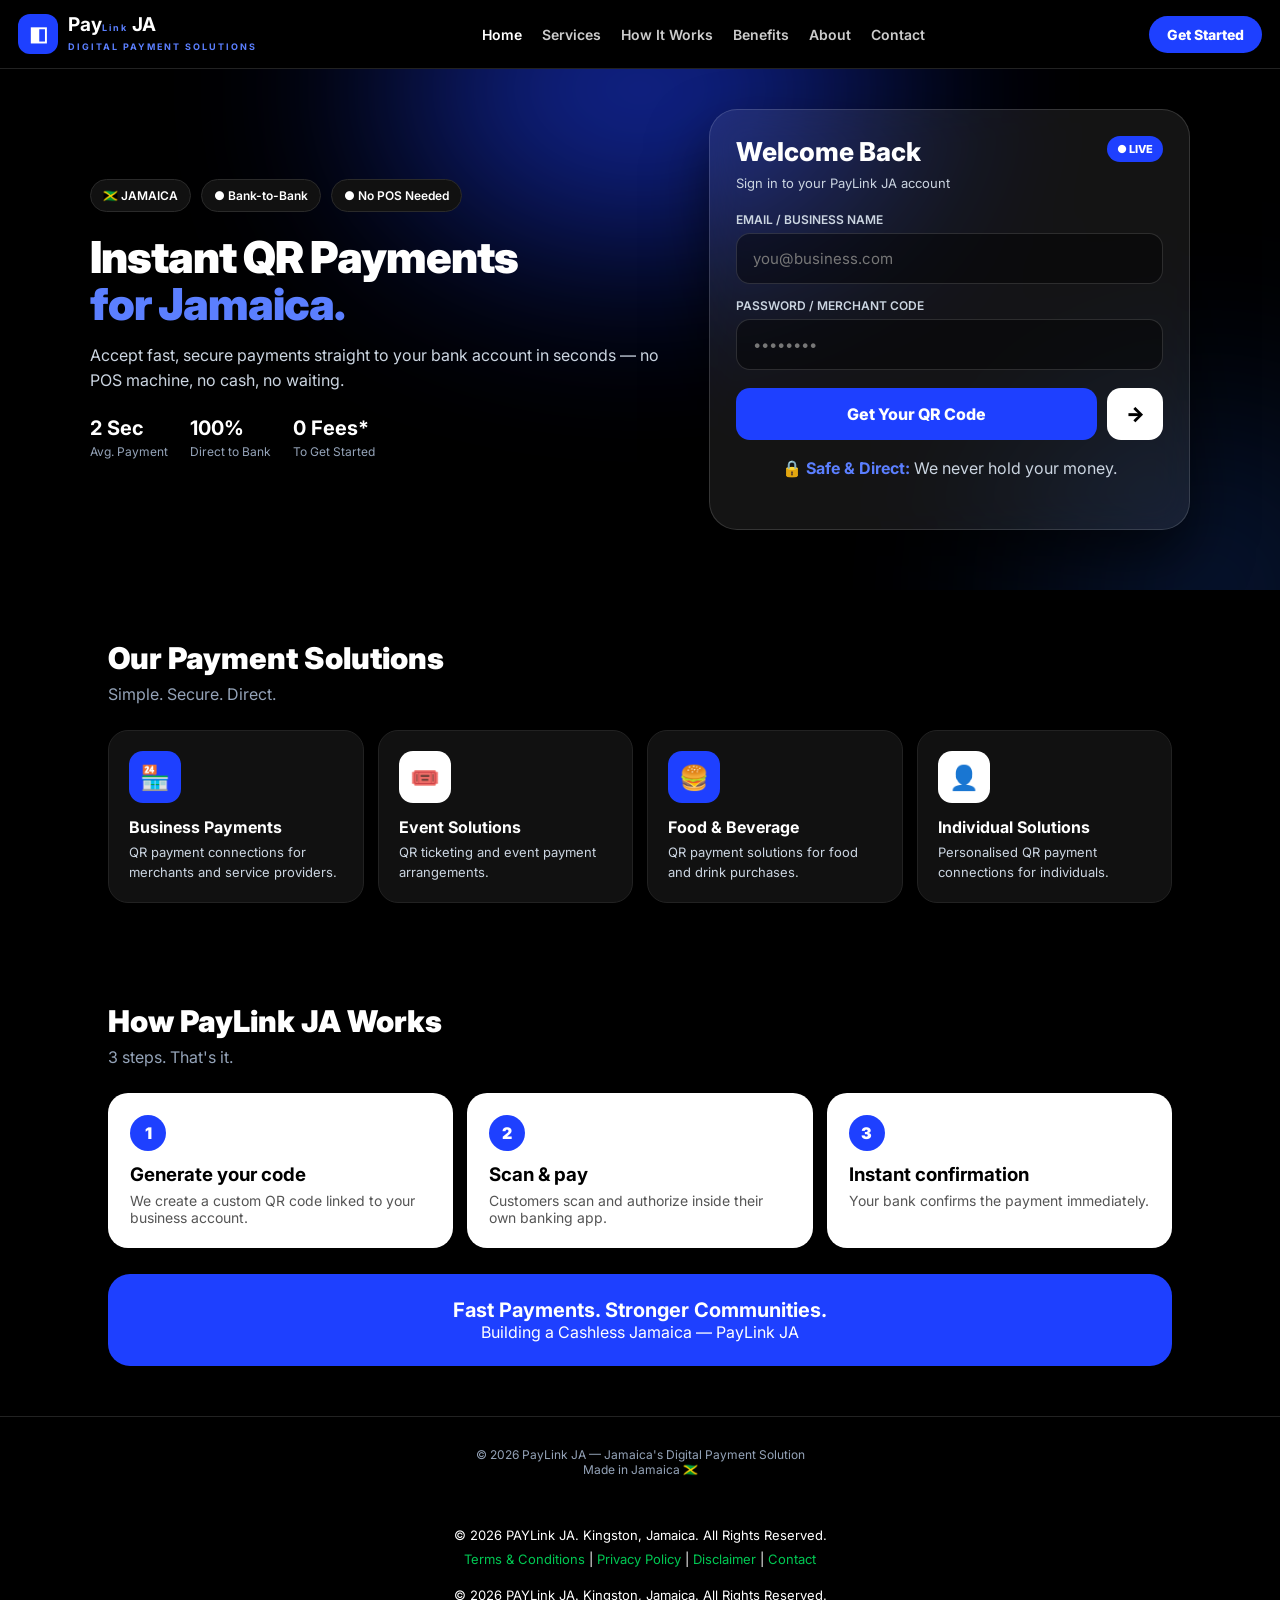
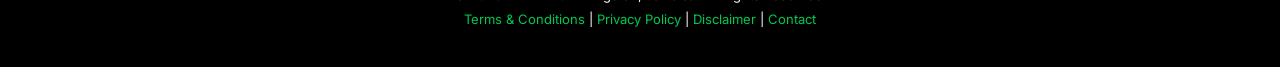
==== index.html @ 2433edfc "Add footer with copyright and navigation links Added a footer section with copyright and links." ====
<!DOCTYPE html>
<html lang="en">
<head>
<meta charset="UTF-8" />
<meta name="viewport" content="width=device-width, initial-scale=1.0" />
<title>PayLink JA | Instant Bank-to-Bank QR Payments for Jamaica</title>
<link href="https://fonts.googleapis.com/css2?family=Inter:wght@400;600;700;800;900&display=swap" rel="stylesheet">
<style>
* { margin:0; padding:0; box-sizing:border-box; font-family:'Inter',sans-serif; }
body { background:#000; color:#fff; }

/* NAV */
.navbar { background:#000; padding:14px 18px; display:flex; align-items:center; justify-content:space-between; position:sticky; top:0; z-index:100; border-bottom:1px solid #222; }
.logo { display:flex; align-items:center; gap:10px; text-decoration:none; }
.logo-box { width:40px; height:40px; background:#1E40FF; border-radius:12px; display:flex; align-items:center; justify-content:center; font-size:20px; font-weight:900; color:#fff; }
.logo-text b { font-size:19px; color:#fff; display:block; line-height:1; }
.logo-text span { font-size:9px; letter-spacing:2px; color:#5B7FFF; font-weight:700; }
.nav-links { display:flex; gap:20px; }
.nav-links a { color:#ccc; text-decoration:none; font-size:14px; font-weight:600; }
.nav-links a.active { color:#fff; }
.btn-nav { background:#1E40FF; color:#fff; padding:10px 18px; border-radius:999px; font-weight:800; font-size:14px; text-decoration:none; }
.menu-btn { display:none; background:none; border:1px solid #333; color:#fff; font-size:22px; padding:4px 12px; border-radius:8px; }

/* HERO - BLUE GLOW LIKE YOUR PICTURE */
.hero { position:relative; padding:40px 18px 60px; overflow:hidden; background:#000; }
.glow-top { position:absolute; top:-120px; left:50%; transform:translateX(-50%); width:500px; height:280px; background:#1E40FF; filter:blur(110px); opacity:0.65; border-radius:50%; pointer-events:none; }
.glow-bottom { position:absolute; bottom:-150px; right:-80px; width:300px; height:300px; background:#2563EB; filter:blur(130px); opacity:0.35; border-radius:50%; pointer-events:none; }
.hero-inner { position:relative; max-width:1100px; margin:0 auto; display:grid; grid-template-columns:1.1fr 0.9fr; gap:30px; align-items:center; }
.hero h1 { font-size:44px; line-height:1.05; font-weight:900; letter-spacing:-1px; color:#fff; }
.hero h1 em { color:#5B7FFF; font-style:normal; }
.hero p { color:#CBD5E1; margin:16px 0 22px; font-size:16px; line-height:1.6; }
.pills { display:flex; gap:10px; flex-wrap:wrap; margin-bottom:22px; }
.pill { background:#111; border:1px solid #2A2A2A; padding:8px 12px; border-radius:999px; font-size:12px; font-weight:600; color:#fff; }
.stats { display:flex; gap:22px; }
.stat b { font-size:20px; display:block; color:#fff; }
.stat span { font-size:12px; color:#94A3B8; }

/* GLASS CARD - EXACTLY LIKE YOUR SCREENSHOT */
.glass { background:rgba(255,255,255,0.08); backdrop-filter:blur(20px); -webkit-backdrop-filter:blur(20px); border:1px solid rgba(255,255,255,0.14); border-radius:28px; padding:26px; box-shadow:0 30px 60px rgba(0,0,0,0.6); }
.glass-top { display:flex; justify-content:space-between; align-items:flex-start; margin-bottom:18px; }
.glass-top h2 { font-size:26px; font-weight:800; color:#fff; }
.glass-top p { font-size:13px; color:#CBD5E1; margin:6px 0 0; }
.live { background:#1E40FF; color:#fff; font-size:11px; font-weight:800; padding:6px 10px; border-radius:999px; }
label { font-size:12px; color:#CBD5E1; font-weight:600; display:block; margin:14px 0 6px; }
.input { width:100%; background:rgba(0,0,0,0.45); border:1px solid rgba(255,255,255,0.14); color:#fff; padding:15px 16px; border-radius:14px; font-size:15px; outline:none; }
.input:focus { border-color:#1E40FF; }
.input::placeholder { color:#777; }
.row { display:flex; gap:10px; margin-top:18px; }
.btn-blue { flex:1; background:#1E40FF; color:#fff; border:none; padding:16px; border-radius:14px; font-weight:800; font-size:16px; cursor:pointer; }
.btn-arrow { width:56px; background:#fff; color:#000; border:none; border-radius:14px; font-size:20px; font-weight:900; cursor:pointer; }
.secure { text-align:center; font-size:12px; color:#94A3B8; margin-top:14px; }
.secure b { color:#5B7FFF; }

/* SECTIONS */
.section { padding:50px 18px; max-width:1100px; margin:0 auto; }
.section h2 { font-size:30px; font-weight:900; margin-bottom:8px; color:#fff; }
.section-sub { color:#94A3B8; margin-bottom:26px; }
.grid4 { display:grid; grid-template-columns:repeat(4,1fr); gap:14px; }
.card { background:#111; border:1px solid #222; border-radius:20px; padding:20px; }
.card-icon { width:52px; height:52px; border-radius:14px; background:#1E40FF; display:flex; align-items:center; justify-content:center; font-size:24px; margin-bottom:14px; color:#fff; }
.card-icon.white { background:#fff; color:#000; }
.card h3 { font-size:16px; margin-bottom:6px; color:#fff; }
.card p { font-size:13px; color:#CBD5E1; line-height:1.5; }
.steps { display:grid; grid-template-columns:1fr 1fr 1fr; gap:14px; }
.step { background:#fff; color:#000; border-radius:20px; padding:22px; }
.step-num { width:36px; height:36px; background:#1E40FF; color:#fff; border-radius:50%; display:flex; align-items:center; justify-content:center; font-weight:900; margin-bottom:12px; }
.step p { color:#555; font-size:14px; margin-top:6px; }
.banner { background:#1E40FF; color:#fff; border-radius:22px; padding:24px; text-align:center; margin-top:26px; }
.banner b { font-size:20px; color:#fff; }
.footer { text-align:center; padding:30px 18px; color:#94A3B8; font-size:12px; border-top:1px solid #222; }

/* MOBILE */
@media(max-width:768px){
  .nav-links, .btn-nav { display:none; }
  .nav-links.show { display:flex; flex-direction:column; position:absolute; top:68px; left:0; right:0; background:#000; padding:20px; border-bottom:1px solid #222; }
  .nav-links.show a { padding:12px 0; border-bottom:1px solid #111; font-size:16px; color:#fff; }
  .menu-btn { display:block; }
  .hero-inner { grid-template-columns:1fr; }
  .hero h1 { font-size:34px; }
  .grid4, .steps { grid-template-columns:1fr; }
  .stats { flex-wrap:wrap; }
}
</style>
</head>
<body>

<header class="navbar">
  <a href="index.html" class="logo">
    <div class="logo-box">◧</div>
    <div class="logo-text"><b>Pay<span style="color:#5B7FFF;">Link</span> JA</b><span>DIGITAL PAYMENT SOLUTIONS</span></div>
  </a>
  <nav class="nav-links" id="navLinks">
    <a href="index.html" class="active">Home</a>
    <a href="services.html">Services</a>
    <a href="how-it-works.html">How It Works</a>
    <a href="benefits.html">Benefits</a>
    <a href="about.html">About</a>
    <a href="contact.html">Contact</a>
  </nav>
  <a href="contact.html" class="btn-nav">Get Started</a>
  <button class="menu-btn" onclick="toggleMenu()">☰</button>
</header>

<section class="hero">
  <div class="glow-top"></div>
  <div class="glow-bottom"></div>
  <div class="hero-inner">
    <div>
      <div class="pills"><span class="pill">🇯🇲 JAMAICA</span><span class="pill">● Bank-to-Bank</span><span class="pill">● No POS Needed</span></div>
      <h1>Instant QR Payments<br><em>for Jamaica.</em></h1>
      <p>Accept fast, secure payments straight to your bank account in seconds — no POS machine, no cash, no waiting.</p>
      <div class="stats">
        <div class="stat"><b>2 Sec</b><span>Avg. Payment</span></div>
        <div class="stat"><b>100%</b><span>Direct to Bank</span></div>
        <div class="stat"><b>0 Fees*</b><span>To Get Started</span></div>
      </div>
    </div>

    <div class="glass">
      <div class="glass-top">
        <div><h2>Welcome Back</h2><p>Sign in to your PayLink JA account</p></div>
        <span class="live">● LIVE</span>
      </div>
      <label>EMAIL / BUSINESS NAME</label>
      <input class="input" placeholder="you@business.com" />
      <label>PASSWORD / MERCHANT CODE</label>
      <input class="input" type="password" placeholder="••••••••" />
      <div class="row">
        <button class="btn-blue" onclick="window.location.href='contact.html'">Get Your QR Code</button>
        <button class="btn-arrow" onclick="window.location.href='how-it-works.html'">→</button>
      </div>
      <p class="secure">🔒 <b>Safe & Direct:</b> We never hold your money.</p>
    </div>
  </div>
</section>

<section class="section">
  <h2>Our Payment Solutions</h2>
  <p class="section-sub">Simple. Secure. Direct.</p>
  <div class="grid4">
    <div class="card"><div class="card-icon">🏪</div><h3>Business Payments</h3><p>QR payment connections for merchants and service providers.</p></div>
    <div class="card"><div class="card-icon white">🎟️</div><h3>Event Solutions</h3><p>QR ticketing and event payment arrangements.</p></div>
    <div class="card"><div class="card-icon">🍔</div><h3>Food & Beverage</h3><p>QR payment solutions for food and drink purchases.</p></div>
    <div class="card"><div class="card-icon white">👤</div><h3>Individual Solutions</h3><p>Personalised QR payment connections for individuals.</p></div>
  </div>
</section>

<section class="section">
  <h2>How PayLink JA Works</h2>
  <p class="section-sub">3 steps. That's it.</p>
  <div class="steps">
    <div class="step"><div class="step-num">1</div><h3>Generate your code</h3><p>We create a custom QR code linked to your business account.</p></div>
    <div class="step"><div class="step-num">2</div><h3>Scan & pay</h3><p>Customers scan and authorize inside their own banking app.</p></div>
    <div class="step"><div class="step-num">3</div><h3>Instant confirmation</h3><p>Your bank confirms the payment immediately.</p></div>
  </div>
  <div class="banner"><b>Fast Payments. Stronger Communities.</b><br>Building a Cashless Jamaica — PayLink JA</div>
</section>

<div class="footer">© 2026 PayLink JA — Jamaica's Digital Payment Solution<br>Made in Jamaica 🇯🇲</div>

<script>
function toggleMenu(){ document.getElementById('navLinks').classList.toggle('show'); }
</script>
  <!-- PAYLink JA Footer -->
<footer style="background:#000000; color:#FFFFFF; padding:20px; text-align:center; font-family:Arial, sans-serif; font-size:13px;">
  <p style="margin:0 0 8px 0;">© 2026 PAYLink JA. Kingston, Jamaica. All Rights Reserved.</p>
  <p style="margin:0;">
    <a href="terms.html" style="color:#00C853; text-decoration:none;">Terms & Conditions</a> |
    <a href="privacy.html" style="color:#00C853; text-decoration:none;">Privacy Policy</a> |
    <a href="disclaimer.html" style="color:#00C853; text-decoration:none;">Disclaimer</a> |
    <a href="contact.html" style="color:#00C853; text-decoration:none;">Contact</a>
  </p>
<!-- PAYLink JA Footer -->
<footer style="background:#000000; color:#FFFFFF; padding:20px; text-align:center; font-family:Arial, sans-serif; font-size:13px;">
  <p style="margin:0 0 8px 0;">© 2026 PAYLink JA. Kingston, Jamaica. All Rights Reserved.</p>
  <p style="margin:0;">
    <a href="terms.html" style="color:#00C853; text-decoration:none;">Terms & Conditions</a> |
    <a href="privacy.html" style="color:#00C853; text-decoration:none;">Privacy Policy</a> |
    <a href="disclaimer.html" style="color:#00C853; text-decoration:none;">Disclaimer</a> |
    <a href="contact.html" style="color:#00C853; text-decoration:none;">Contact</a>
  </p>
</footer>
</body>
</html>
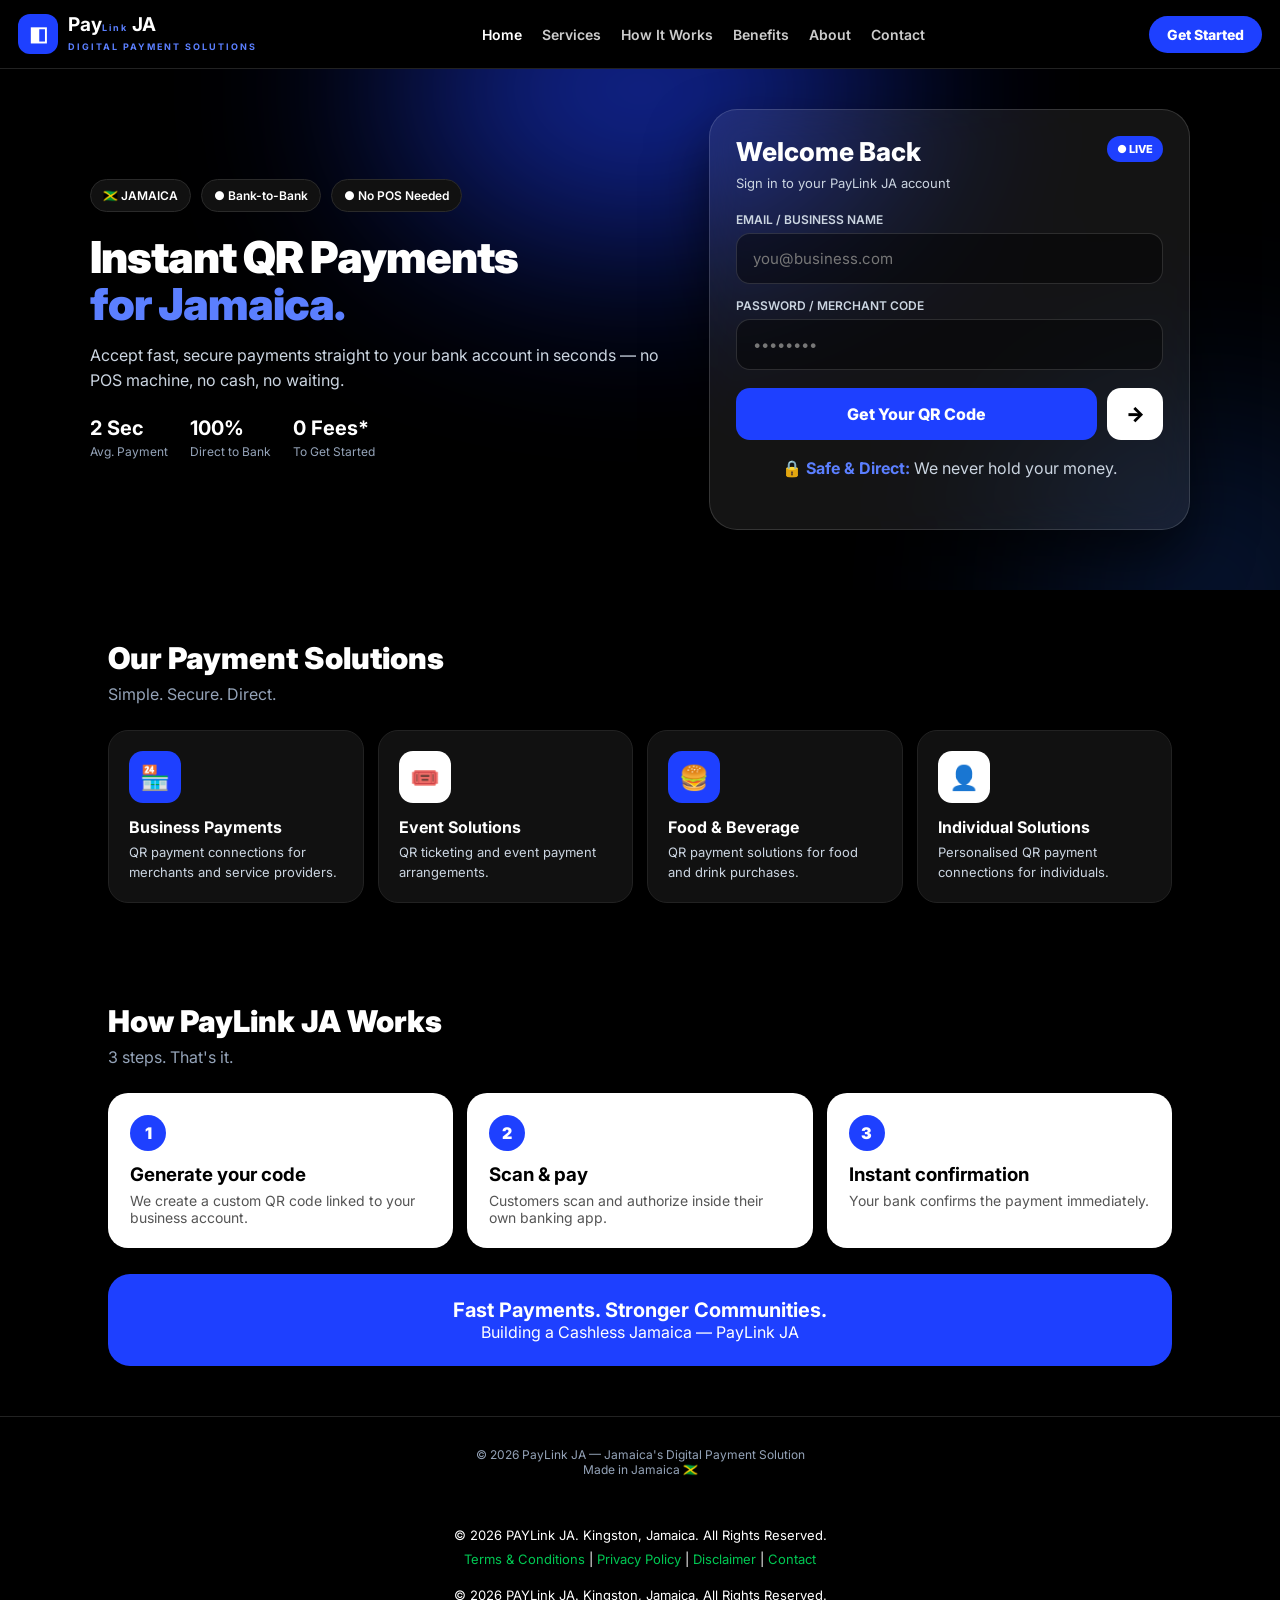
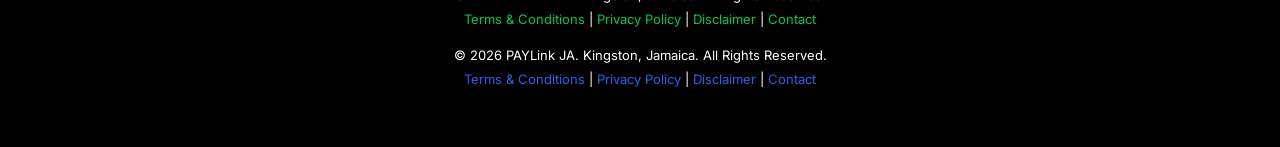
==== commit d6c6b132: "Add footer with copyright and links to terms and privacy" ====
--- a/index.html
+++ b/index.html
@@ -179,6 +179,14 @@
     <a href="disclaimer.html" style="color:#00C853; text-decoration:none;">Disclaimer</a> |
     <a href="contact.html" style="color:#00C853; text-decoration:none;">Contact</a>
   </p>
+<footer style="background:#000000; color:#FFFFFF; padding:20px; text-align:center; font-family:Arial, sans-serif; font-size:13px;">
+  <p style="margin:0 0 8px 0;">© 2026 PAYLink JA. Kingston, Jamaica. All Rights Reserved.</p>
+  <p style="margin:0;">
+    <a href="terms.html" style="color:#2563EB; text-decoration:none;">Terms & Conditions</a> |
+    <a href="privacy.html" style="color:#2563EB; text-decoration:none;">Privacy Policy</a> |
+    <a href="disclaimer.html" style="color:#2563EB; text-decoration:none;">Disclaimer</a> |
+    <a href="contact.html" style="color:#2563EB; text-decoration:none;">Contact</a>
+  </p>
 </footer>
 </body>
 </html>
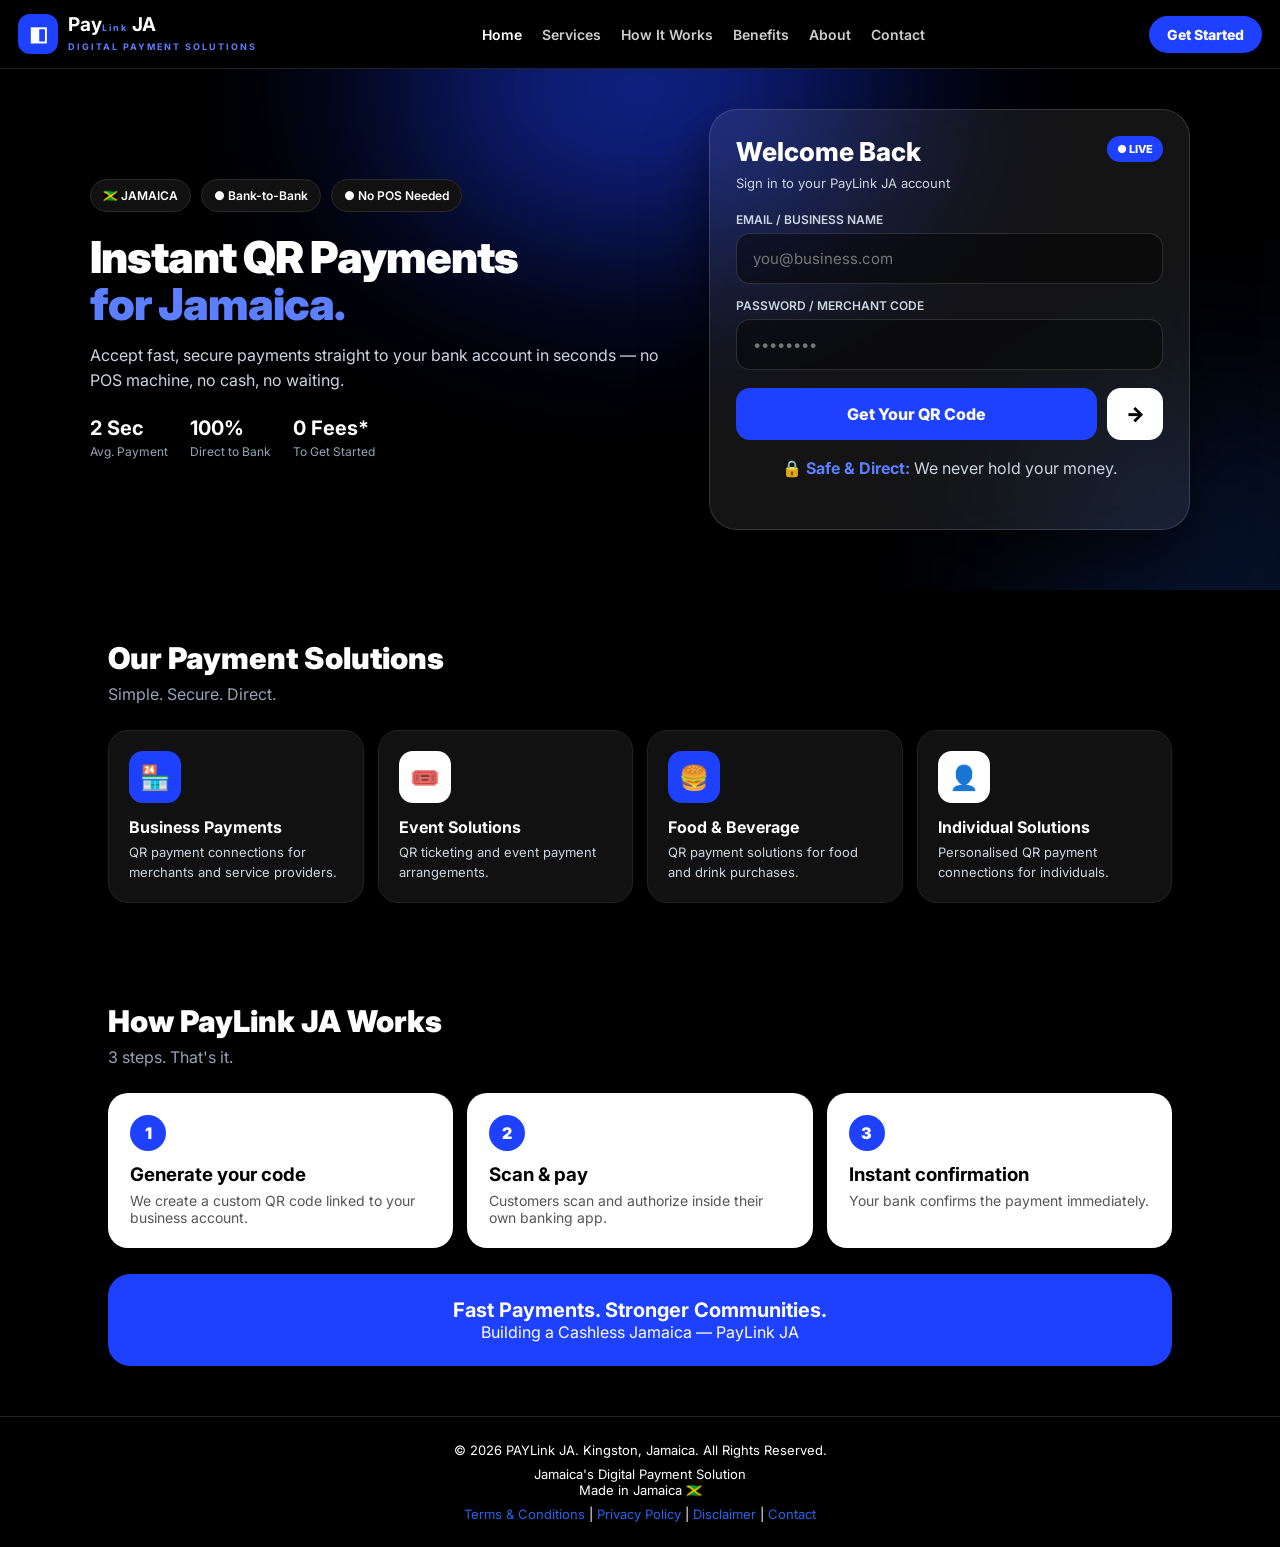
==== commit f6d377eb: "Refactor footer and script in index.html" ====
--- a/index.html
+++ b/index.html
@@ -156,31 +156,10 @@
   <div class="banner"><b>Fast Payments. Stronger Communities.</b><br>Building a Cashless Jamaica — PayLink JA</div>
 </section>
 
-<div class="footer">© 2026 PayLink JA — Jamaica's Digital Payment Solution<br>Made in Jamaica 🇯🇲</div>
-
-<script>
-function toggleMenu(){ document.getElementById('navLinks').classList.toggle('show'); }
-</script>
-  <!-- PAYLink JA Footer -->
-<footer style="background:#000000; color:#FFFFFF; padding:20px; text-align:center; font-family:Arial, sans-serif; font-size:13px;">
+<!-- PAYLink JA Footer - SINGLE FOOTER - FIXED -->
+<footer style="background:#000000; color:#FFFFFF; padding:25px 18px; text-align:center; font-family:Arial, sans-serif; font-size:13px; border-top:1px solid #222;">
   <p style="margin:0 0 8px 0;">© 2026 PAYLink JA. Kingston, Jamaica. All Rights Reserved.</p>
-  <p style="margin:0;">
-    <a href="terms.html" style="color:#00C853; text-decoration:none;">Terms & Conditions</a> |
-    <a href="privacy.html" style="color:#00C853; text-decoration:none;">Privacy Policy</a> |
-    <a href="disclaimer.html" style="color:#00C853; text-decoration:none;">Disclaimer</a> |
-    <a href="contact.html" style="color:#00C853; text-decoration:none;">Contact</a>
-  </p>
-<!-- PAYLink JA Footer -->
-<footer style="background:#000000; color:#FFFFFF; padding:20px; text-align:center; font-family:Arial, sans-serif; font-size:13px;">
-  <p style="margin:0 0 8px 0;">© 2026 PAYLink JA. Kingston, Jamaica. All Rights Reserved.</p>
-  <p style="margin:0;">
-    <a href="terms.html" style="color:#00C853; text-decoration:none;">Terms & Conditions</a> |
-    <a href="privacy.html" style="color:#00C853; text-decoration:none;">Privacy Policy</a> |
-    <a href="disclaimer.html" style="color:#00C853; text-decoration:none;">Disclaimer</a> |
-    <a href="contact.html" style="color:#00C853; text-decoration:none;">Contact</a>
-  </p>
-<footer style="background:#000000; color:#FFFFFF; padding:20px; text-align:center; font-family:Arial, sans-serif; font-size:13px;">
-  <p style="margin:0 0 8px 0;">© 2026 PAYLink JA. Kingston, Jamaica. All Rights Reserved.</p>
+  <p style="margin:0 0 8px 0;">Jamaica's Digital Payment Solution<br>Made in Jamaica 🇯🇲</p>
   <p style="margin:0;">
     <a href="terms.html" style="color:#2563EB; text-decoration:none;">Terms & Conditions</a> |
     <a href="privacy.html" style="color:#2563EB; text-decoration:none;">Privacy Policy</a> |
@@ -188,5 +167,10 @@
     <a href="contact.html" style="color:#2563EB; text-decoration:none;">Contact</a>
   </p>
 </footer>
+
+<script>
+function toggleMenu(){ document.getElementById('navLinks').classList.toggle('show'); }
+</script>
+
 </body>
-</html>
+  </html>
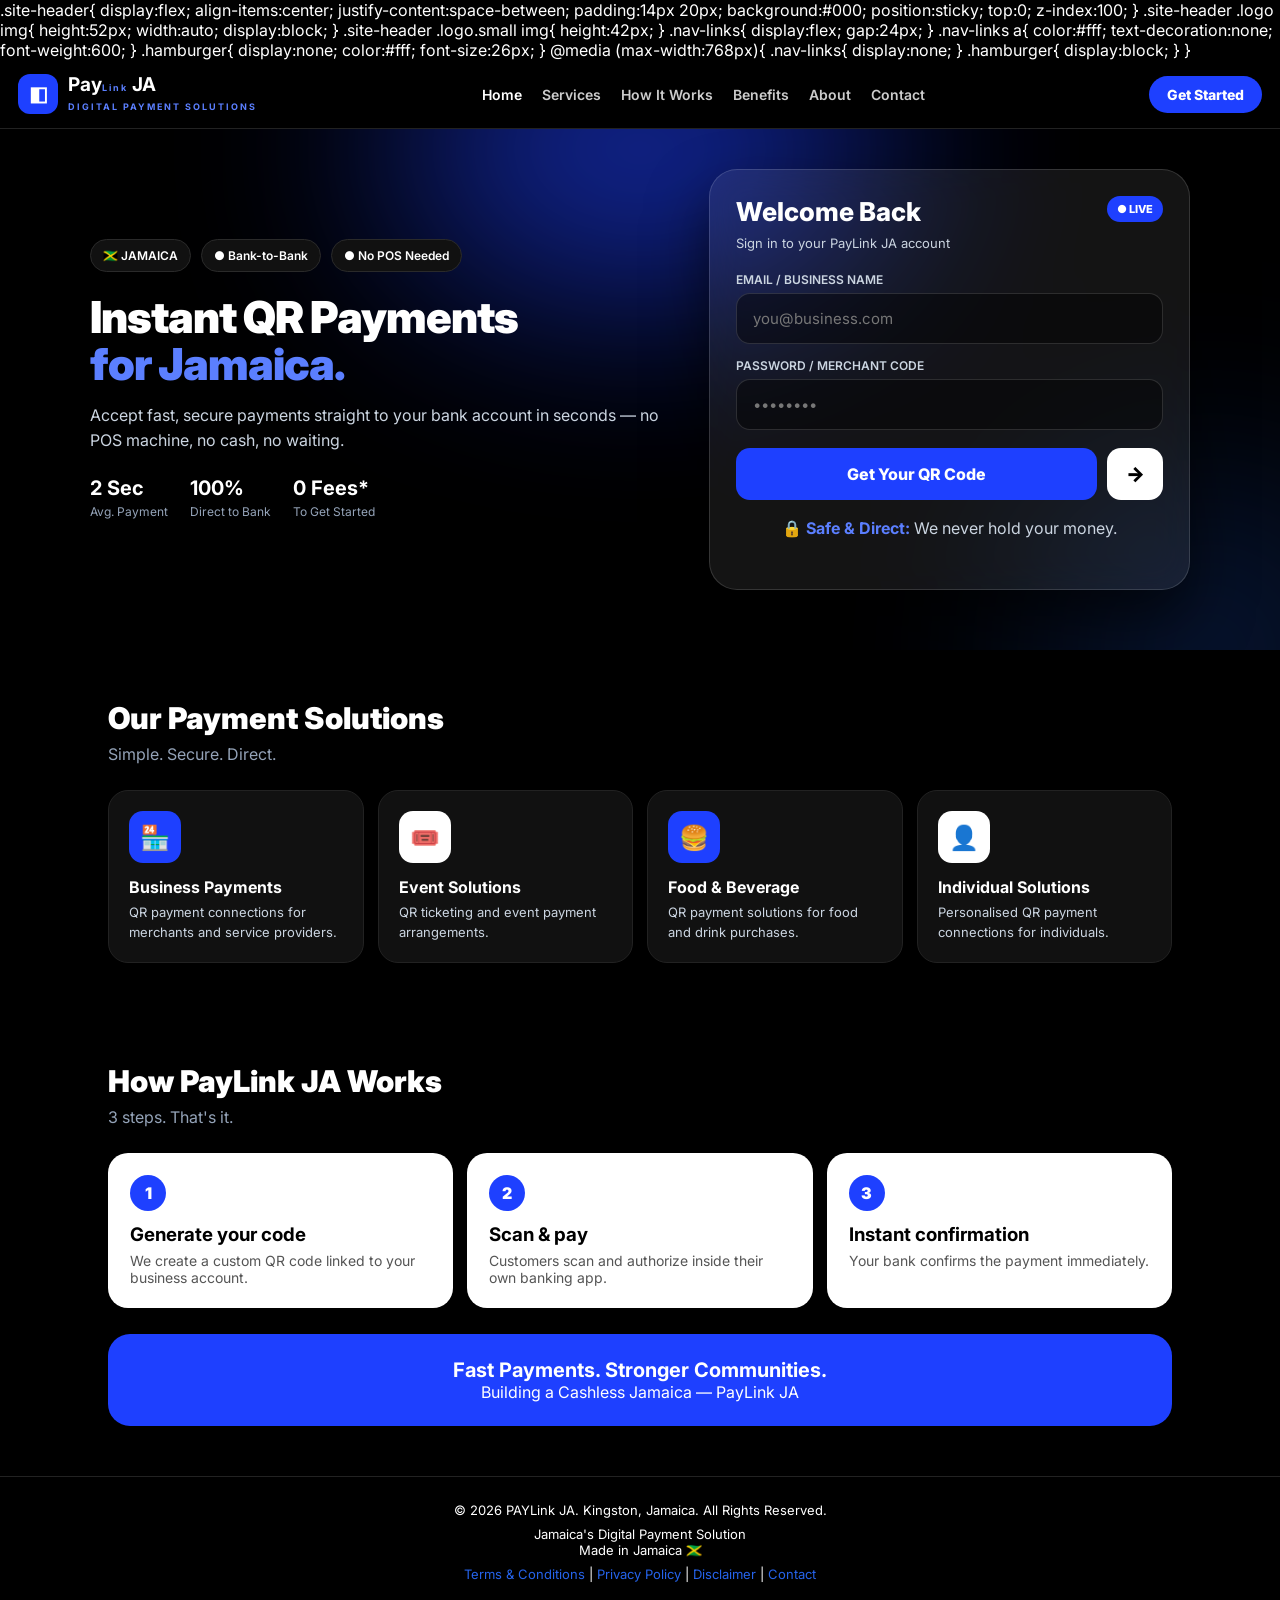
==== commit 8b59a091: "Add responsive header styles for navigation" ====
--- a/index.html
+++ b/index.html
@@ -83,7 +83,20 @@
 </style>
 </head>
 <body>
+.site-header{
+  display:flex; align-items:center; justify-content:space-between;
+  padding:14px 20px; background:#000; position:sticky; top:0; z-index:100;
+}
+.site-header .logo img{ height:52px; width:auto; display:block; }
+.site-header .logo.small img{ height:42px; }
+.nav-links{ display:flex; gap:24px; }
+.nav-links a{ color:#fff; text-decoration:none; font-weight:600; }
+.hamburger{ display:none; color:#fff; font-size:26px; }
 
+@media (max-width:768px){
+  .nav-links{ display:none; }
+  .hamburger{ display:block; }
+}
 <header class="navbar">
   <a href="index.html" class="logo">
     <div class="logo-box">◧</div>
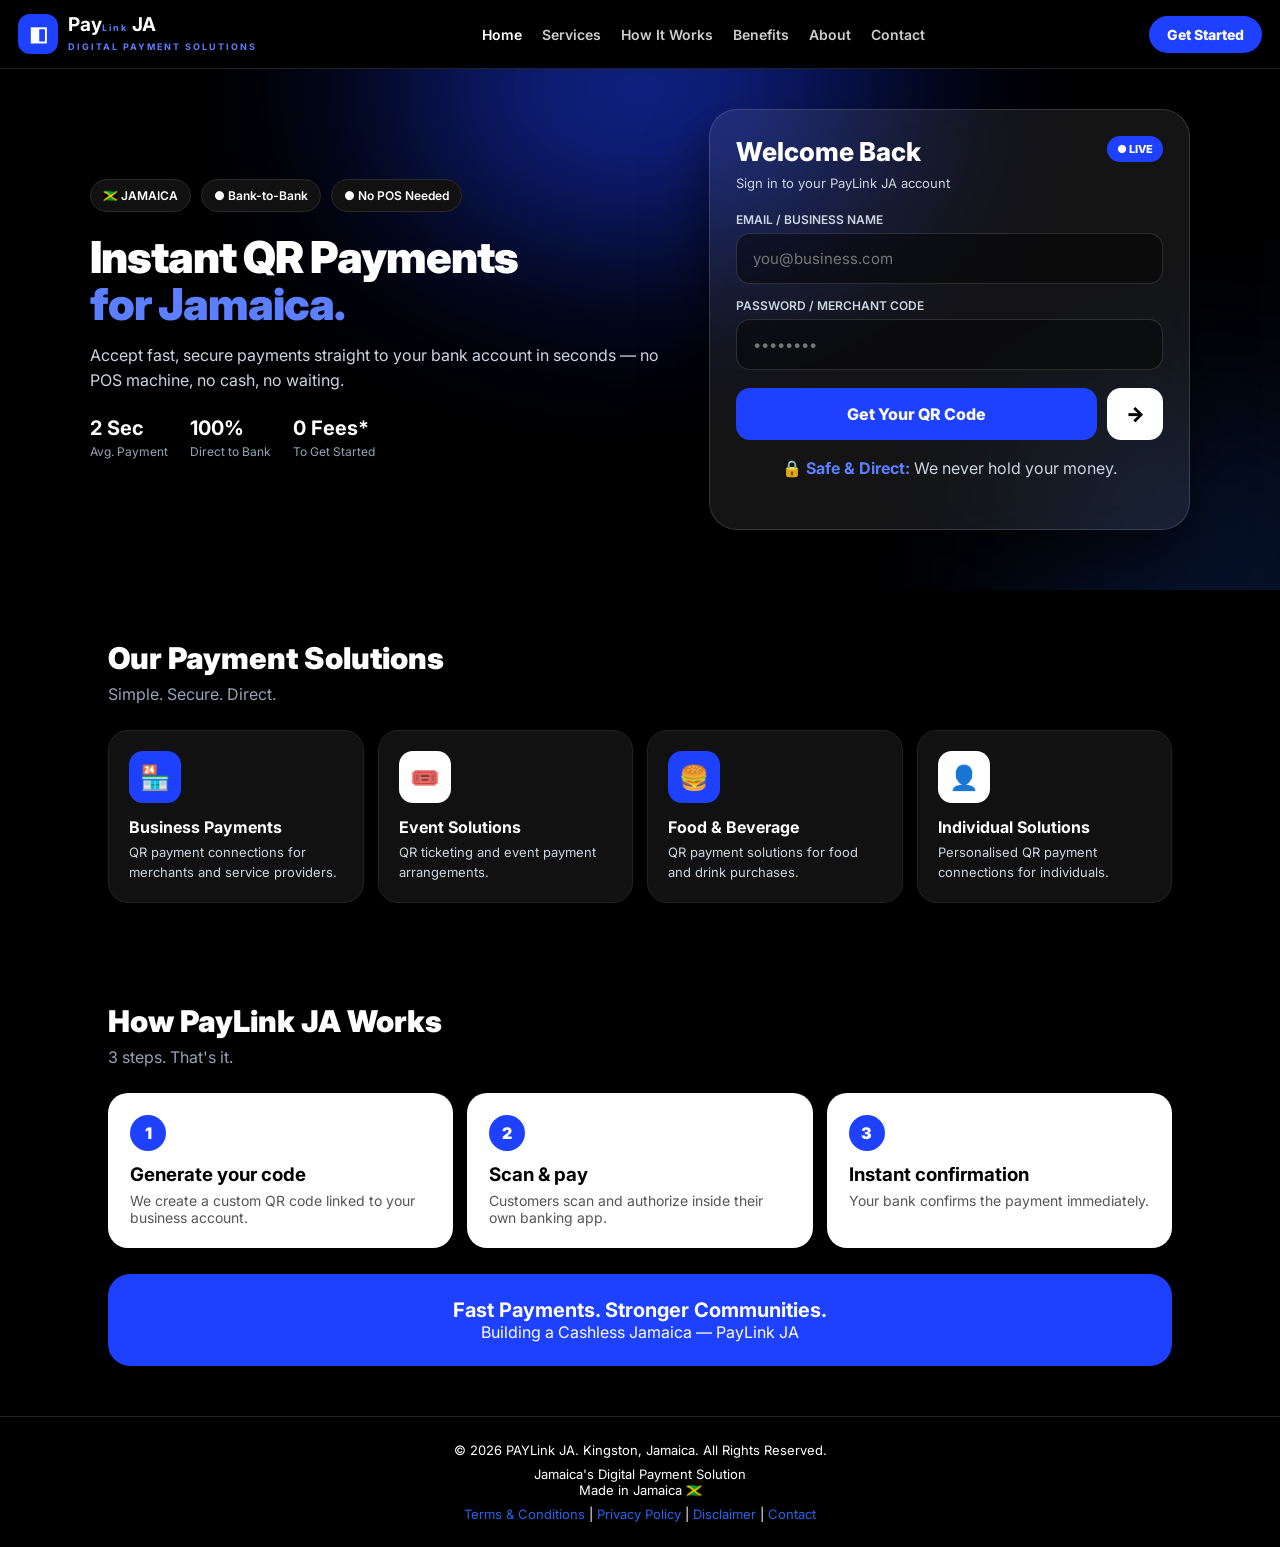
==== commit 9a597922: "Remove site header and navigation styles Removed existing styles for site header and navigation link" ====
--- a/index.html
+++ b/index.html
@@ -83,20 +83,7 @@
 </style>
 </head>
 <body>
-.site-header{
-  display:flex; align-items:center; justify-content:space-between;
-  padding:14px 20px; background:#000; position:sticky; top:0; z-index:100;
-}
-.site-header .logo img{ height:52px; width:auto; display:block; }
-.site-header .logo.small img{ height:42px; }
-.nav-links{ display:flex; gap:24px; }
-.nav-links a{ color:#fff; text-decoration:none; font-weight:600; }
-.hamburger{ display:none; color:#fff; font-size:26px; }
 
-@media (max-width:768px){
-  .nav-links{ display:none; }
-  .hamburger{ display:block; }
-}
 <header class="navbar">
   <a href="index.html" class="logo">
     <div class="logo-box">◧</div>
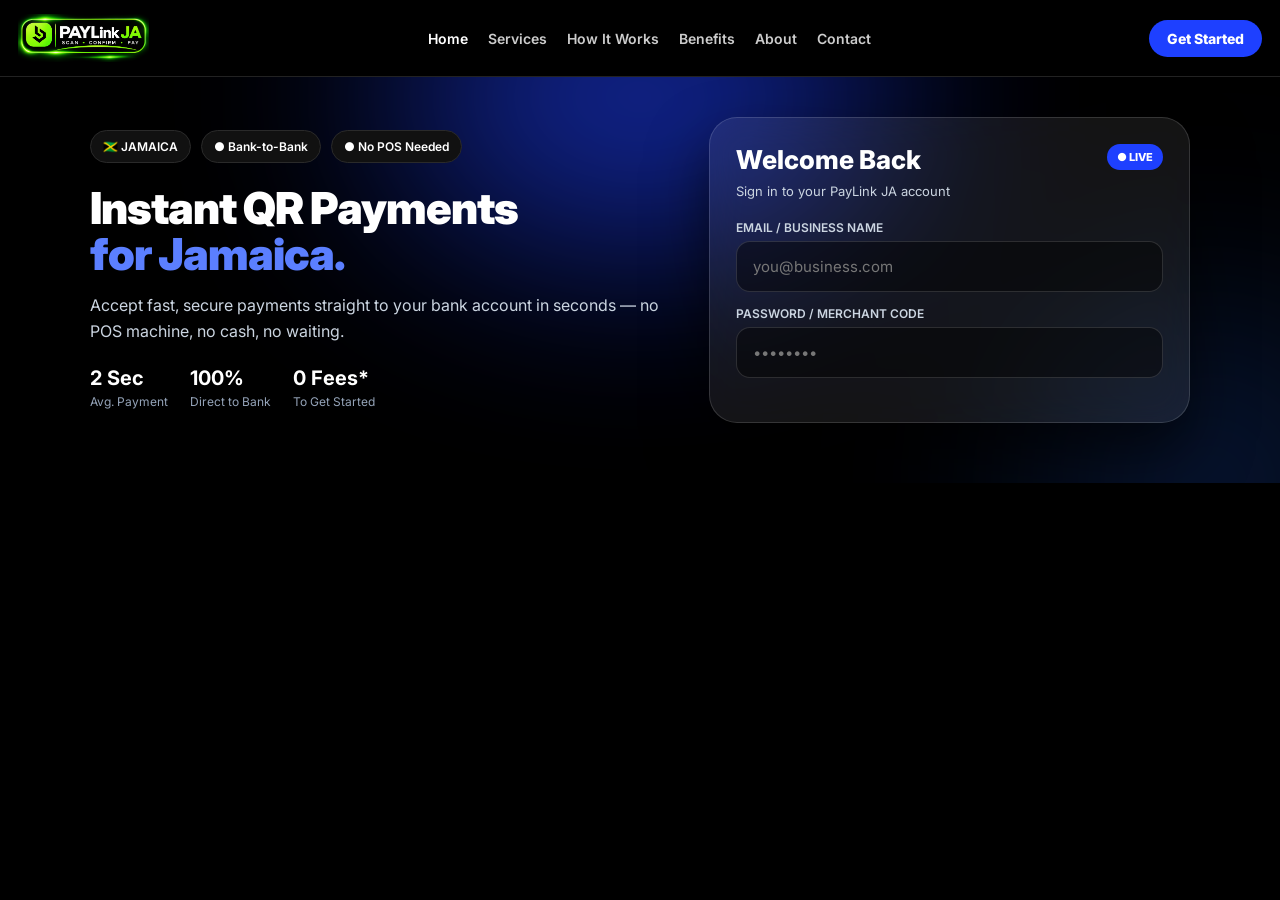
==== commit 2fe8d3f9: "Update logo and clean up unused HTML sections Replaced logo box with an image and removed unused sec" ====
--- a/index.html
+++ b/index.html
@@ -12,6 +12,7 @@
 /* NAV */
 .navbar { background:#000; padding:14px 18px; display:flex; align-items:center; justify-content:space-between; position:sticky; top:0; z-index:100; border-bottom:1px solid #222; }
 .logo { display:flex; align-items:center; gap:10px; text-decoration:none; }
+.logo img { height:48px; width:auto; display:block; }
 .logo-box { width:40px; height:40px; background:#1E40FF; border-radius:12px; display:flex; align-items:center; justify-content:center; font-size:20px; font-weight:900; color:#fff; }
 .logo-text b { font-size:19px; color:#fff; display:block; line-height:1; }
 .logo-text span { font-size:9px; letter-spacing:2px; color:#5B7FFF; font-weight:700; }
@@ -86,8 +87,7 @@
 
 <header class="navbar">
   <a href="index.html" class="logo">
-    <div class="logo-box">◧</div>
-    <div class="logo-text"><b>Pay<span style="color:#5B7FFF;">Link</span> JA</b><span>DIGITAL PAYMENT SOLUTIONS</span></div>
+    <img src="logo.png" alt="PAYLink JA">
   </a>
   <nav class="nav-links" id="navLinks">
     <a href="index.html" class="active">Home</a>
@@ -126,51 +126,4 @@
       <label>PASSWORD / MERCHANT CODE</label>
       <input class="input" type="password" placeholder="••••••••" />
       <div class="row">
-        <button class="btn-blue" onclick="window.location.href='contact.html'">Get Your QR Code</button>
-        <button class="btn-arrow" onclick="window.location.href='how-it-works.html'">→</button>
-      </div>
-      <p class="secure">🔒 <b>Safe & Direct:</b> We never hold your money.</p>
-    </div>
-  </div>
-</section>
-
-<section class="section">
-  <h2>Our Payment Solutions</h2>
-  <p class="section-sub">Simple. Secure. Direct.</p>
-  <div class="grid4">
-    <div class="card"><div class="card-icon">🏪</div><h3>Business Payments</h3><p>QR payment connections for merchants and service providers.</p></div>
-    <div class="card"><div class="card-icon white">🎟️</div><h3>Event Solutions</h3><p>QR ticketing and event payment arrangements.</p></div>
-    <div class="card"><div class="card-icon">🍔</div><h3>Food & Beverage</h3><p>QR payment solutions for food and drink purchases.</p></div>
-    <div class="card"><div class="card-icon white">👤</div><h3>Individual Solutions</h3><p>Personalised QR payment connections for individuals.</p></div>
-  </div>
-</section>
-
-<section class="section">
-  <h2>How PayLink JA Works</h2>
-  <p class="section-sub">3 steps. That's it.</p>
-  <div class="steps">
-    <div class="step"><div class="step-num">1</div><h3>Generate your code</h3><p>We create a custom QR code linked to your business account.</p></div>
-    <div class="step"><div class="step-num">2</div><h3>Scan & pay</h3><p>Customers scan and authorize inside their own banking app.</p></div>
-    <div class="step"><div class="step-num">3</div><h3>Instant confirmation</h3><p>Your bank confirms the payment immediately.</p></div>
-  </div>
-  <div class="banner"><b>Fast Payments. Stronger Communities.</b><br>Building a Cashless Jamaica — PayLink JA</div>
-</section>
-
-<!-- PAYLink JA Footer - SINGLE FOOTER - FIXED -->
-<footer style="background:#000000; color:#FFFFFF; padding:25px 18px; text-align:center; font-family:Arial, sans-serif; font-size:13px; border-top:1px solid #222;">
-  <p style="margin:0 0 8px 0;">© 2026 PAYLink JA. Kingston, Jamaica. All Rights Reserved.</p>
-  <p style="margin:0 0 8px 0;">Jamaica's Digital Payment Solution<br>Made in Jamaica 🇯🇲</p>
-  <p style="margin:0;">
-    <a href="terms.html" style="color:#2563EB; text-decoration:none;">Terms & Conditions</a> |
-    <a href="privacy.html" style="color:#2563EB; text-decoration:none;">Privacy Policy</a> |
-    <a href="disclaimer.html" style="color:#2563EB; text-decoration:none;">Disclaimer</a> |
-    <a href="contact.html" style="color:#2563EB; text-decoration:none;">Contact</a>
-  </p>
-</footer>
-
-<script>
-function toggleMenu(){ document.getElementById('navLinks').classList.toggle('show'); }
-</script>
-
-</body>
-  </html>
+        
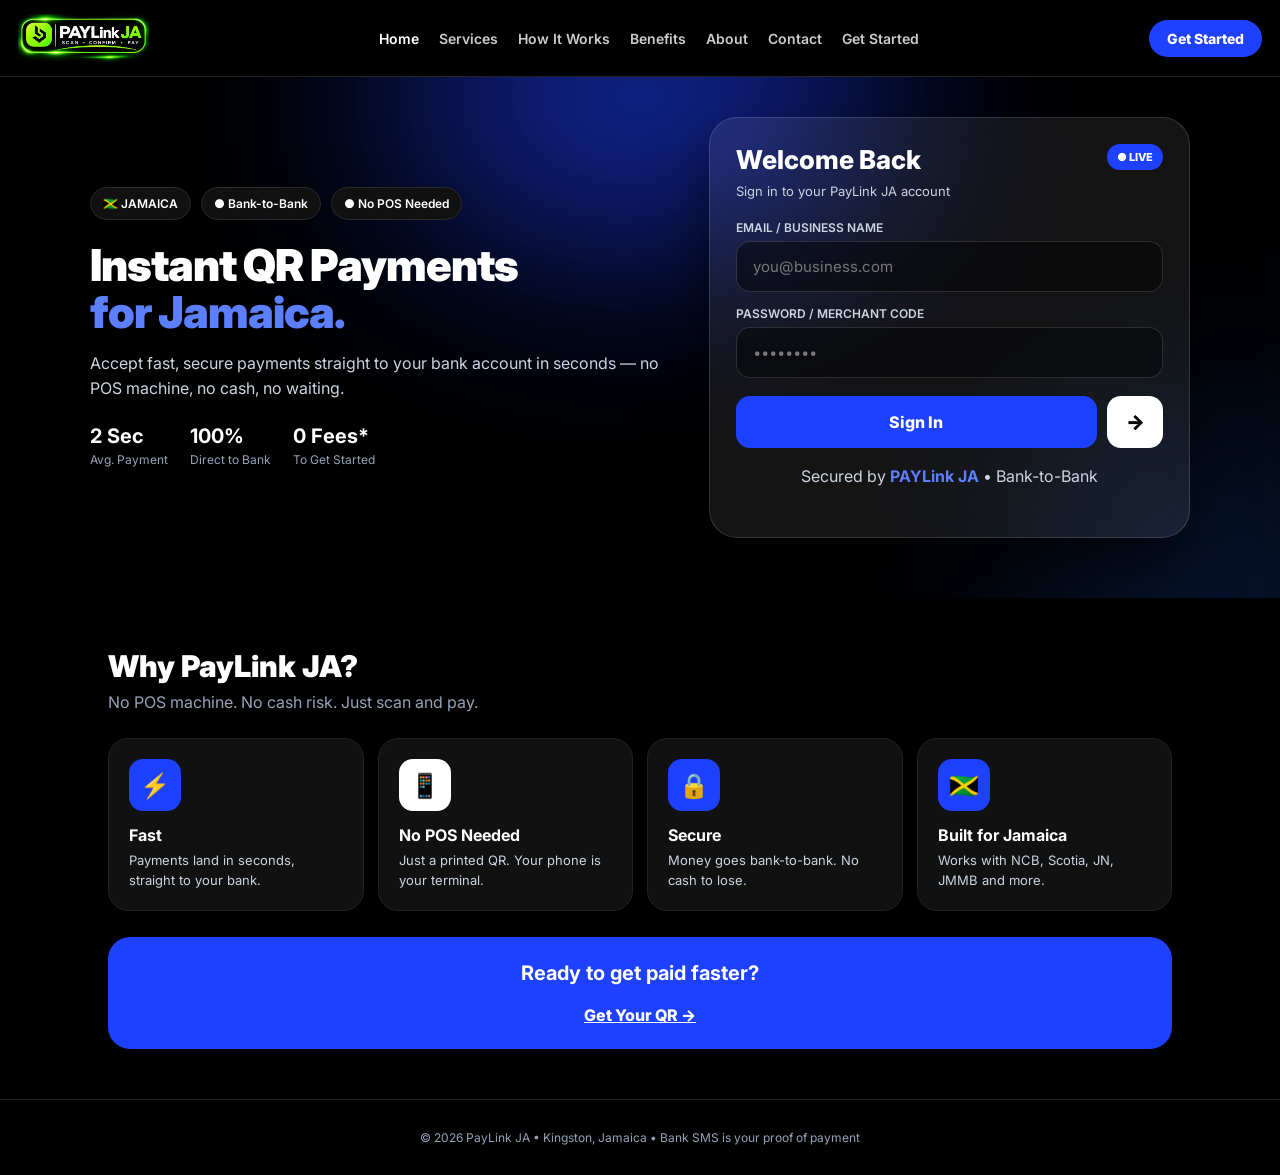
==== commit f6bcdb87: "Update index.html" ====
--- a/index.html
+++ b/index.html
@@ -16,13 +16,13 @@
 .logo-box { width:40px; height:40px; background:#1E40FF; border-radius:12px; display:flex; align-items:center; justify-content:center; font-size:20px; font-weight:900; color:#fff; }
 .logo-text b { font-size:19px; color:#fff; display:block; line-height:1; }
 .logo-text span { font-size:9px; letter-spacing:2px; color:#5B7FFF; font-weight:700; }
-.nav-links { display:flex; gap:20px; }
+.nav-links { display:flex; gap:20px; align-items:center; }
 .nav-links a { color:#ccc; text-decoration:none; font-size:14px; font-weight:600; }
 .nav-links a.active { color:#fff; }
 .btn-nav { background:#1E40FF; color:#fff; padding:10px 18px; border-radius:999px; font-weight:800; font-size:14px; text-decoration:none; }
-.menu-btn { display:none; background:none; border:1px solid #333; color:#fff; font-size:22px; padding:4px 12px; border-radius:8px; }
+.menu-btn { display:none; background:none; border:1px solid #333; color:#fff; font-size:22px; padding:4px 12px; border-radius:8px; cursor:pointer; }
 
-/* HERO - BLUE GLOW LIKE YOUR PICTURE */
+/* HERO */
 .hero { position:relative; padding:40px 18px 60px; overflow:hidden; background:#000; }
 .glow-top { position:absolute; top:-120px; left:50%; transform:translateX(-50%); width:500px; height:280px; background:#1E40FF; filter:blur(110px); opacity:0.65; border-radius:50%; pointer-events:none; }
 .glow-bottom { position:absolute; bottom:-150px; right:-80px; width:300px; height:300px; background:#2563EB; filter:blur(130px); opacity:0.35; border-radius:50%; pointer-events:none; }
@@ -36,7 +36,7 @@
 .stat b { font-size:20px; display:block; color:#fff; }
 .stat span { font-size:12px; color:#94A3B8; }
 
-/* GLASS CARD - EXACTLY LIKE YOUR SCREENSHOT */
+/* GLASS CARD */
 .glass { background:rgba(255,255,255,0.08); backdrop-filter:blur(20px); -webkit-backdrop-filter:blur(20px); border:1px solid rgba(255,255,255,0.14); border-radius:28px; padding:26px; box-shadow:0 30px 60px rgba(0,0,0,0.6); }
 .glass-top { display:flex; justify-content:space-between; align-items:flex-start; margin-bottom:18px; }
 .glass-top h2 { font-size:26px; font-weight:800; color:#fff; }
@@ -73,8 +73,9 @@
 /* MOBILE */
 @media(max-width:768px){
   .nav-links, .btn-nav { display:none; }
-  .nav-links.show { display:flex; flex-direction:column; position:absolute; top:68px; left:0; right:0; background:#000; padding:20px; border-bottom:1px solid #222; }
+  .nav-links.show { display:flex; flex-direction:column; align-items:stretch; position:absolute; top:68px; left:0; right:0; background:#000; padding:20px; border-bottom:1px solid #222; z-index:99; }
   .nav-links.show a { padding:12px 0; border-bottom:1px solid #111; font-size:16px; color:#fff; }
+  .nav-links.show a.btn-nav-mobile { background:#1E40FF; color:#fff; text-align:center; border-radius:999px; padding:14px; margin-top:12px; border-bottom:none; }
   .menu-btn { display:block; }
   .hero-inner { grid-template-columns:1fr; }
   .hero h1 { font-size:34px; }
@@ -96,9 +97,10 @@
     <a href="benefits.html">Benefits</a>
     <a href="about.html">About</a>
     <a href="contact.html">Contact</a>
+    <a href="contact.html" class="btn-nav-mobile">Get Started</a>
   </nav>
   <a href="contact.html" class="btn-nav">Get Started</a>
-  <button class="menu-btn" onclick="toggleMenu()">☰</button>
+  <button class="menu-btn" id="menuBtn" type="button" aria-label="Open menu">☰</button>
 </header>
 
 <section class="hero">
@@ -126,4 +128,48 @@
       <label>PASSWORD / MERCHANT CODE</label>
       <input class="input" type="password" placeholder="••••••••" />
       <div class="row">
-        
+        <button class="btn-blue">Sign In</button>
+        <button class="btn-arrow">→</button>
+      </div>
+      <p class="secure">Secured by <b>PAYLink JA</b> • Bank-to-Bank</p>
+    </div>
+  </div>
+</section>
+
+<section class="section">
+  <h2>Why PayLink JA?</h2>
+  <p class="section-sub">No POS machine. No cash risk. Just scan and pay.</p>
+  <div class="grid4">
+    <div class="card"><div class="card-icon">⚡</div><h3>Fast</h3><p>Payments land in seconds, straight to your bank.</p></div>
+    <div class="card"><div class="card-icon white">📱</div><h3>No POS Needed</h3><p>Just a printed QR. Your phone is your terminal.</p></div>
+    <div class="card"><div class="card-icon">🔒</div><h3>Secure</h3><p>Money goes bank-to-bank. No cash to lose.</p></div>
+    <div class="card"><div class="card-icon">🇯🇲</div><h3>Built for Jamaica</h3><p>Works with NCB, Scotia, JN, JMMB and more.</p></div>
+  </div>
+  <div class="banner"><b>Ready to get paid faster?</b><br><br><a href="contact.html" style="color:#fff;font-weight:800;">Get Your QR →</a></div>
+</section>
+
+<footer class="footer">© 2026 PayLink JA • Kingston, Jamaica • Bank SMS is your proof of payment</footer>
+
+<script>
+function toggleMenu(){
+  var nav = document.getElementById('navLinks');
+  if(nav) nav.classList.toggle('show');
+  var btn = document.getElementById('menuBtn');
+  if(btn) btn.textContent = nav.classList.contains('show') ? '✕' : '☰';
+}
+
+// Close menu when a link is tapped
+document.addEventListener('DOMContentLoaded', function(){
+  var links = document.querySelectorAll('#navLinks a');
+  links.forEach(function(link){
+    link.addEventListener('click', function(){
+      var nav = document.getElementById('navLinks');
+      if(nav) nav.classList.remove('show');
+      var btn = document.getElementById('menuBtn');
+      if(btn) btn.textContent = '☰';
+    });
+  });
+});
+</script>
+</body>
+</html>
